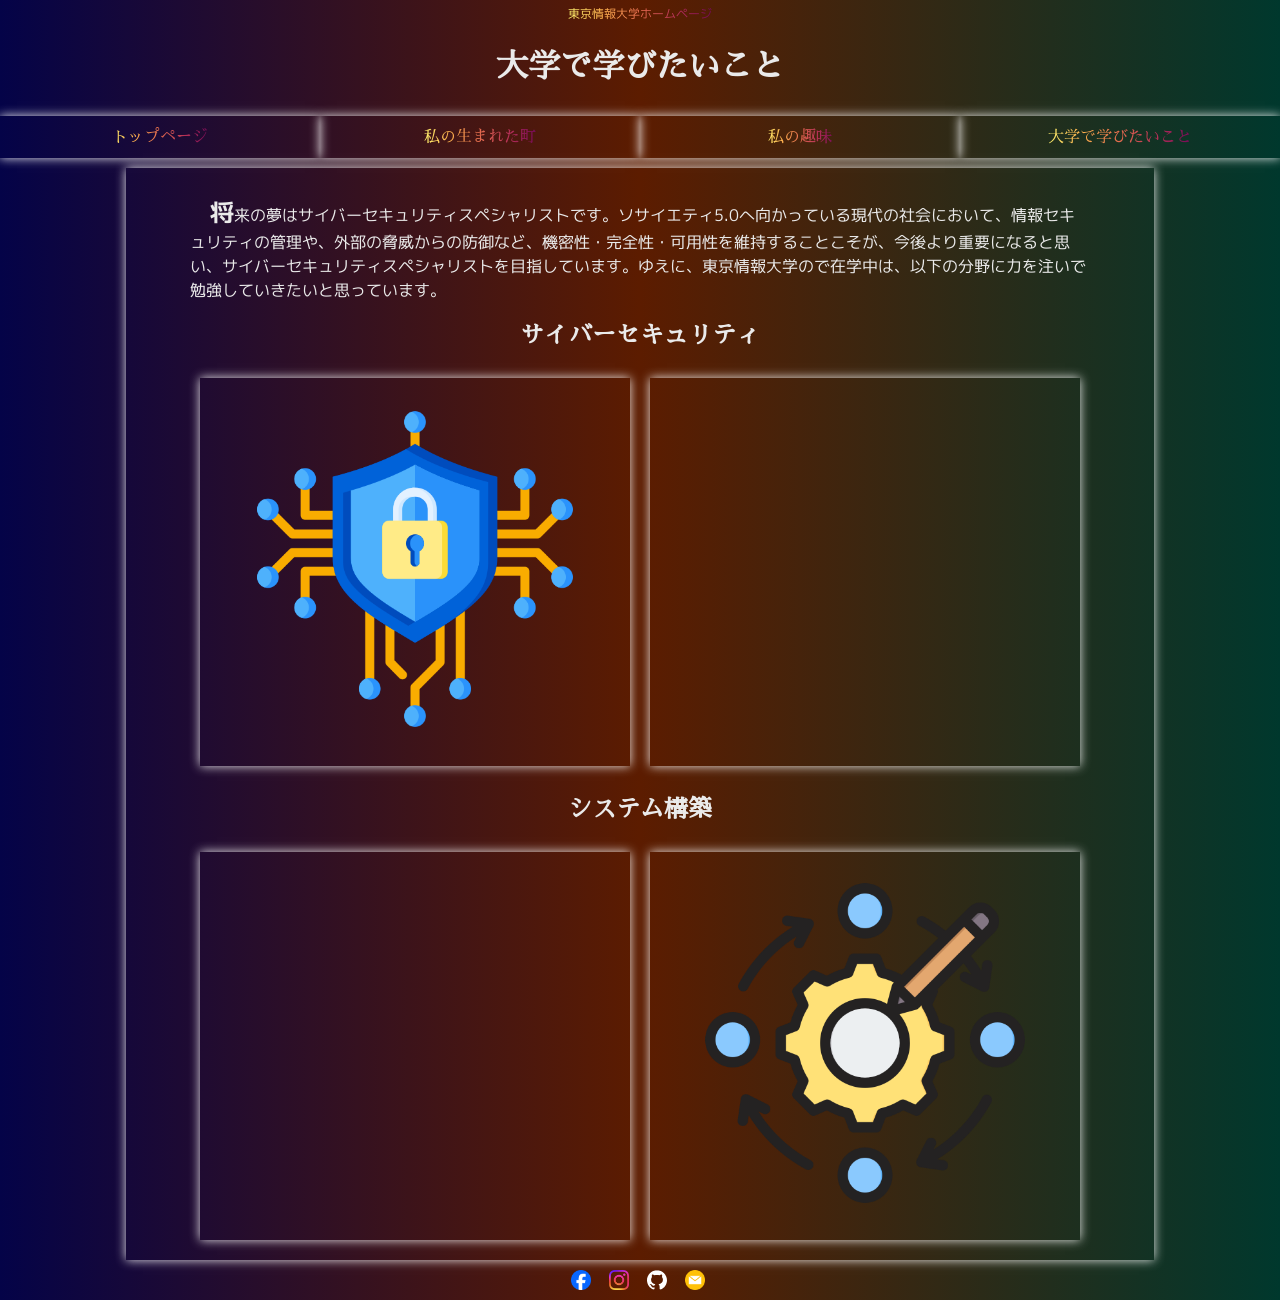
==== dream.html @ daae15d7 "Add text and format for dream html" ====
<!doctype html>
<html lang="ja">
  <head>
    <meta charset="utf-8" />
    <meta name="author" content="J26002 アウンミャットミン" />
    <meta name="description" content="アウンミャットミン｜大学で学びたいこと" />
    <meta name="viewport" content="width=device-width, initial-scale=1.0">
    <meta property="og:title" content="Aung Myat Min's Portfolio">
    <meta property="og:type" content="wesite">
    <meta property="og:url" content="https://amm1902.github.io/My-site/">
    <meta property="og:image" content="./image/profile-pic.jpg">
    <meta property="og:description" content="A simple website for My profile">
    <title>大学で学びたいこと</title>
    <link href="./style.css" rel="stylesheet" />
    <link href="https://fonts.googleapis.com/css?family=Sawarabi+Mincho" rel="stylesheet">
    <link href="https://fonts.googleapis.com/css?family=M+PLUS+1p" rel="stylesheet">
  </head>
  <body>
    <header>
      <p id="sch-lnk"><a href="https://www.tuis.ac.jp">東京情報大学ホームページ</a></p>
      <h1>大学で学びたいこと</h1>
    </header>
    <nav>
      <ul>
        <li><a href="./index.html">トップページ</a></li>
        <li><a href="./town.html">私の生まれた町</a></li>
        <li><a href="./hobby.html">私の趣味</a></li>
        <li><a href="./dream.html">大学で学びたいこと</a></li>
      </ul>
    </nav>
    <main>
      <p>将来の夢はサイバーセキュリティスペシャリストです。ソサイエティ5.0へ向かっている現代の社会において、情報セキュリティの管理や、外部の脅威からの防御など、機密性・完全性・可用性を維持することこそが、今後より重要になると思い、サイバーセキュリティスペシャリストを目指しています。ゆえに、東京情報大学ので在学中は、以下の分野に力を注いで勉強していきたいと思っています。
      </p>
      <section>
        <h2>サイバーセキュリティ</h2>
        <section class="flex-column-container">
          <article class="element studey-icon">
            <figure>
              <img src="./icon/cybersecurity.png" alt="Cybersecurity icon">
            </figure>
          </article>
          <article class="element"></article>
        </section>
      </section>
      <section>
        <h2>システム構築</h2>
        <section class="flex-column-container">
          <article class="element"></article>
          <article class="element study-icon">
            <figure><img src="./icon/system.png" alt="System design icon"></figure>
          </article>
        </section>
      </section>
    </main>
    <footer>
      <address>
        <a href="https://www.facebook.com/share/1B2FfYjLx8/">
          <img class="social-icon" src="./icon/Facebook_Logo_Primary.png" alt="Facebook" />
        </a>
        <a href="https://www.instagram.com/aungmyatmin7012?igsh=cG5weXA1OWZ1bGN5">
          <img class="social-icon" src="./icon/Instagram_Glyph_Gradient.png" alt="Instagram" />
        </a>
        <a href="https://github.com/AMM1902">
          <img class="social-icon" src="./icon/GitHub_Invertocat_White.svg" alt="Github" />
        </a>
        <a href="mailto:j26002am@edu.tuis.ac.jp">
          <img class="social-icon" src="./icon/email.png" alt="Email" />
        </a>
      </address>
    </footer>
  </body>
</html>
---- style.css ----
html, body{
    margin: 0;
    padding: 0;
    background: linear-gradient(to right , #040348, #5c1c00, #00382d);
    color: #eaeaea;
    font-family: 'M PLUS 1p', sans-serif;
}

main, .repo-intro {
    max-width: 900px;
    padding: 1ch 5% 1ch;
    margin: 0 auto;
    box-shadow: 0 0 10px rgba(255, 255, 255, 0.9);

}

h1, h2, #sch-lnk, address, nav{
    text-align: center;
}

h1, h2, h3, nav li{
    font-family: 'Gill Sans', 'Sawarabi Mincho', serif;
}

#sch-lnk{
    padding-top: 5px;
    padding-bottom: 5px;
    margin-top: 0;
    margin-bottom: 0;
    font-size: 12px;
}

nav li:has(a:hover), nav li:has(a:focus){
    background-image: linear-gradient(to right, #00382d, #040348);
}

a{
    text-decoration: none;
    background-image: linear-gradient(to right, #f9f871, #fbb04d, #e36a4e, #b12d56, #6a0458);
    color: transparent;
    background-clip: text;
    padding: 5px;
}

a:hover, a:focus{
    text-decoration: underline;
    background-image: linear-gradient(to left, #f9f871, #fbb04d, #e36a4e, #b12d56, #6a0458);
    color: transparent;
    background-clip: text;
}

nav{
    padding: 10px 0;
}

nav ul{
    list-style-type: none;
    padding-left: 0;
    margin: 0;
    height: 100%;
    display: flex;
    justify-content: center;
}

nav li{
    margin: 0;
    padding: 1% 5%;
    width:25%;
    max-height: 10%;
    box-shadow:0 0 10px rgba(255, 255, 255, 0.9);
}

main p{
    text-indent: 2ch;
    line-height: 1.5;
}

main p::first-letter{
    font-size: 150%;
    font-weight: bold;
}

.imp{
    font-weight: bold;
    color: red;
}

.flex-row-container{
    display: flex;
    flex-flow: column wrap;
}

.flex-column-container{
    display: flex;
    flex-flow: row wrap;
    /* justify-content: center; */
    /* align-items: center; */
}

.element{
    flex: 1;
    margin: 10px;
    padding: 10px;
    box-shadow: 0 0 10px rgba(255, 255, 255, 0.9);
    text-align: center;
}

.profile{
    flex: 2;
    padding: 10px 20px;
    align-content: center; 
}

#profile-table{
    width: 100%;
}

#profile-table td{
    padding: 15px 5px;
}

.profile-pic{
    flex: 1;
    box-shadow: none;
}

.profile-pic img{
    border-radius: 30px;
    max-height: 300px;
    box-shadow: 5px 5px 10px rgba(255, 255, 255, 0.9);

}

#mm-map img{
    max-height: 400px;
}

.element p:has(img){
    line-height: 1;
    text-indent: 0;
}

.town img{
    height: 100%;
    max-height: 200px;
    width: 100%;
    max-width: 200px;
    border-radius: 10px;
    aspect-ratio: 1/1;
}

.location img{
    max-height: 300px;
    border-radius: 0;
}

.location:first-child{
    flex: 2;
    justify-content: center;
    margin: auto 0;
}

.location:last-child{
    flex: 1;
}

img{
    max-width: 100%;
    height: auto;
}

.hobby p{
    text-indent: 0;
}

#music li{
    list-style-type: "\266B";
    padding-left: 1em;
    margin-bottom: 0.5em;
}

#reading li{
    list-style-type: "\1F4D6";
    padding-left: 1em;
    margin-bottom: 0.5em;
}

#music{
    background-image: url(./icon/musical-note.png);
    background-repeat: no-repeat;
    background-size: 30% 20%;
    background-position: right 25% top 15%;
}

#reading{
    background-image: url(./icon/read.png);
    background-repeat: no-repeat;
    background-size: 20% auto;
    background-position: right 5% top 15%;
}

.novel{
    min-height: 420px;
    max-height: 600px;
}

.cover img{
    max-height: 480px;
    min-height: 350px;
}

.cover p a{
    line-height: 1.5;
}

.cover{
    flex: 2;
}

.descript{
    flex: 3;
}

.photo-label, figcaption{
    font-size: 12px;
    font-weight: bold;
}

.photo-credit{
    font-size: 8px;
    line-height: 1;
    text-align: center;
    margin: 0;
    padding: 0;
}

#population{
    background-color: #fdf7ff;
    margin: 0 auto;
    width:100%;
    text-align: center;
}

#population th{
    background-color: #fffade;
    color:#040348;  
}

#population td{
    background-color: #988ab5;
}

.repo-intro{
    margin-top: 20px;
    margin-bottom: 10px;
}

.repo-intro .element{
    margin: 20px 0;
    border-radius: 30px;
}

.repo-text{
    flex: 4;
}

.repo-logo{
    flex: 1;
    padding: 5% 5%;
}

.repo-logo img{
    width: 90%;
    height: 90%;
}

address{
    font-size: 12px;
    padding: 10px 0;
}

.social-icon{
    width: 20px;
    height: 20px;
    vertical-align: middle;
    margin-right: 5px;
}
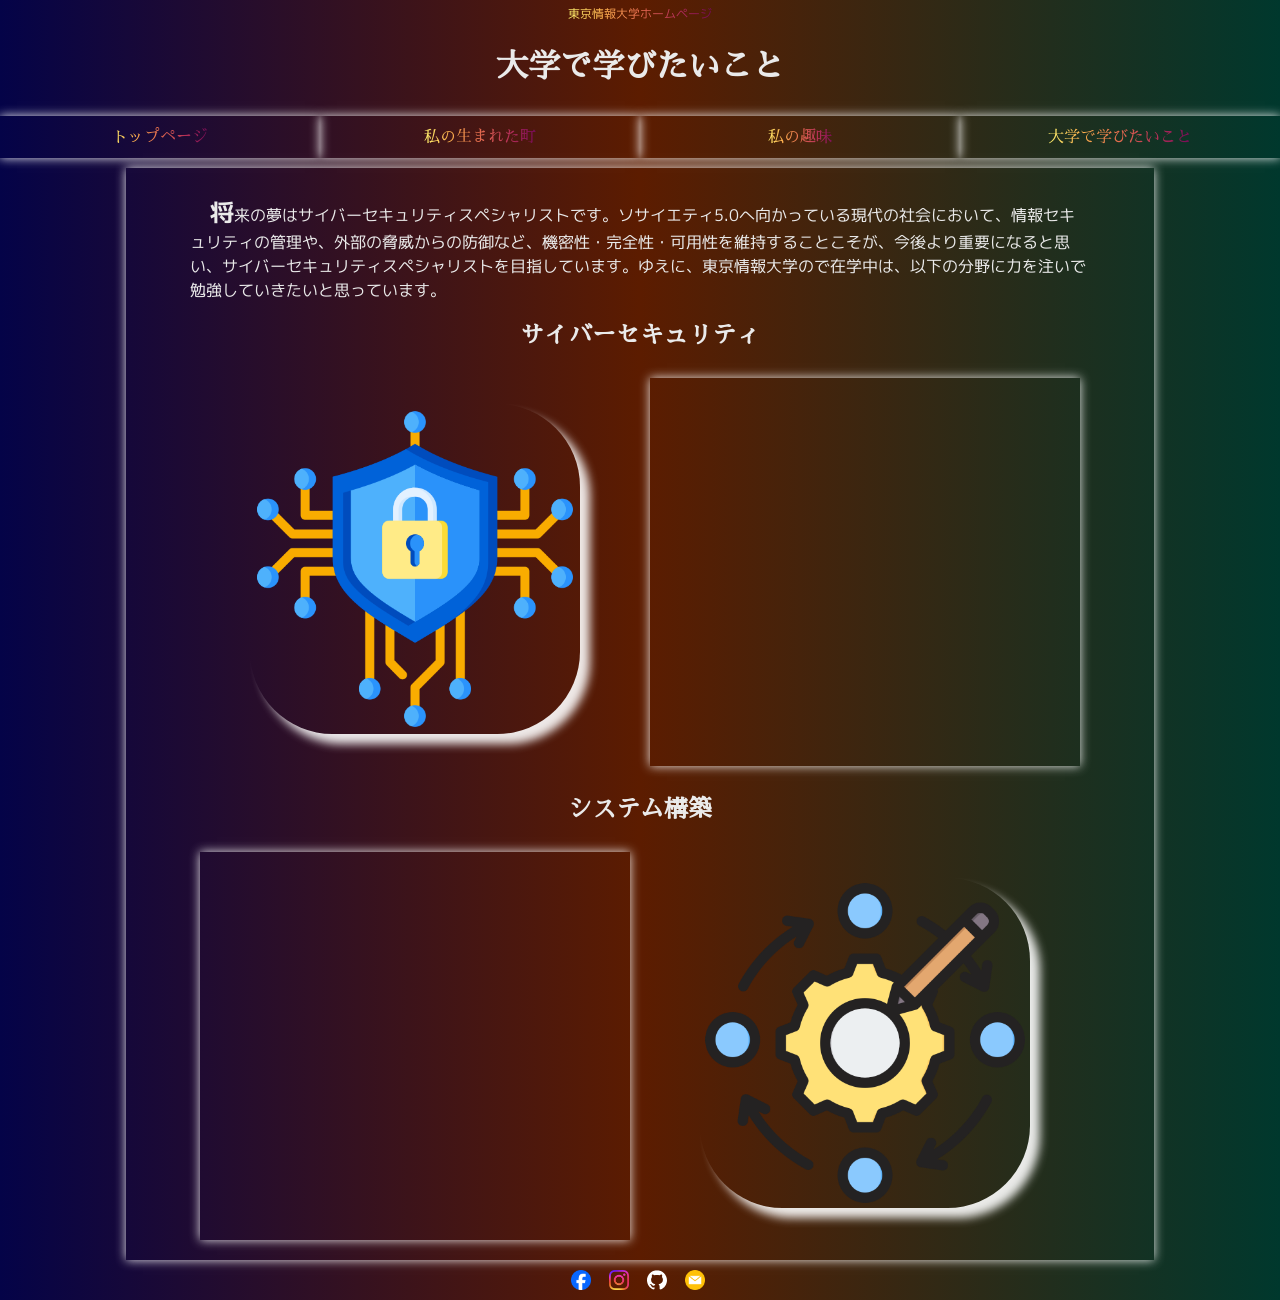
==== commit 3ffc0570: "Add style for dream html" ====
--- a/dream.html
+++ b/dream.html
@@ -34,7 +34,7 @@
       <section>
         <h2>サイバーセキュリティ</h2>
         <section class="flex-column-container">
-          <article class="element studey-icon">
+          <article class="element study-icon">
             <figure>
               <img src="./icon/cybersecurity.png" alt="Cybersecurity icon">
             </figure>
--- a/style.css
+++ b/style.css
@@ -221,6 +221,16 @@
     flex: 3;
 }
 
+.study-icon{
+    box-shadow: none;
+}
+
+.study-icon img{
+    background-color: transparent;
+    border-radius: 25%;
+    box-shadow: 10px 10px 10px rgba(255, 255, 255, 0.9);
+}
+
 .photo-label, figcaption{
     font-size: 12px;
     font-weight: bold;
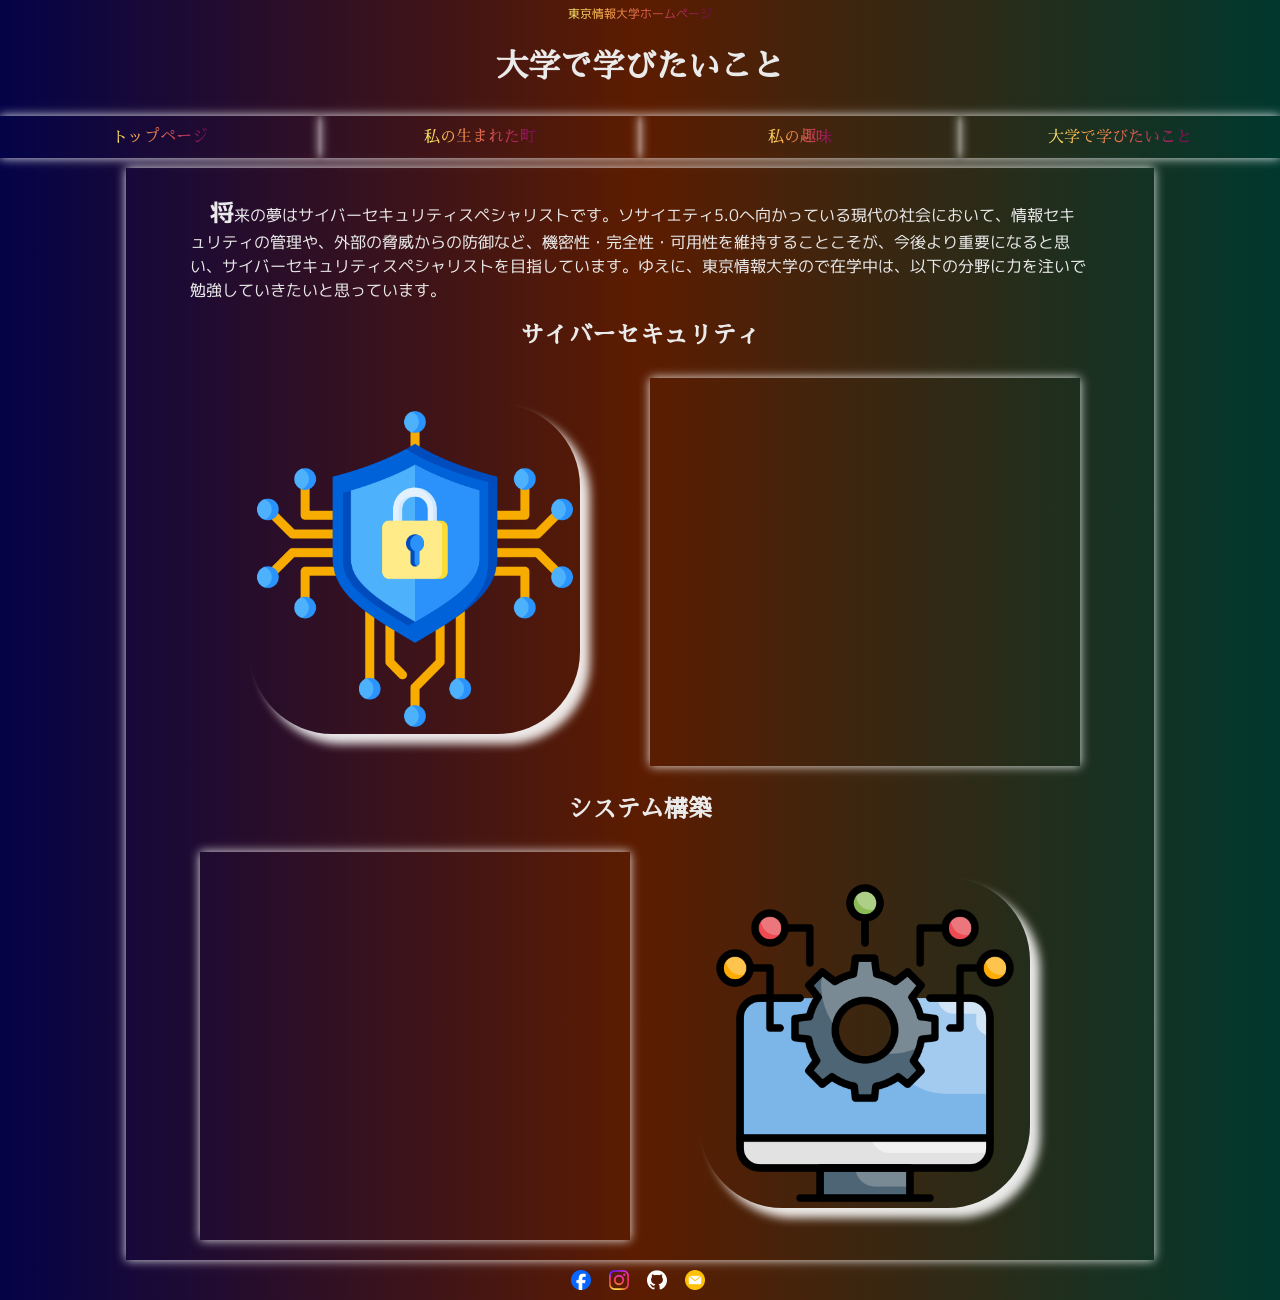
==== commit 1b0b9fab: "Replace system icon to system integration icon" ====
--- a/dream.html
+++ b/dream.html
@@ -47,7 +47,7 @@
         <section class="flex-column-container">
           <article class="element"></article>
           <article class="element study-icon">
-            <figure><img src="./icon/system.png" alt="System design icon"></figure>
+            <figure><img src="./icon/system-integration.png" alt="System design icon"></figure>
           </article>
         </section>
       </section>
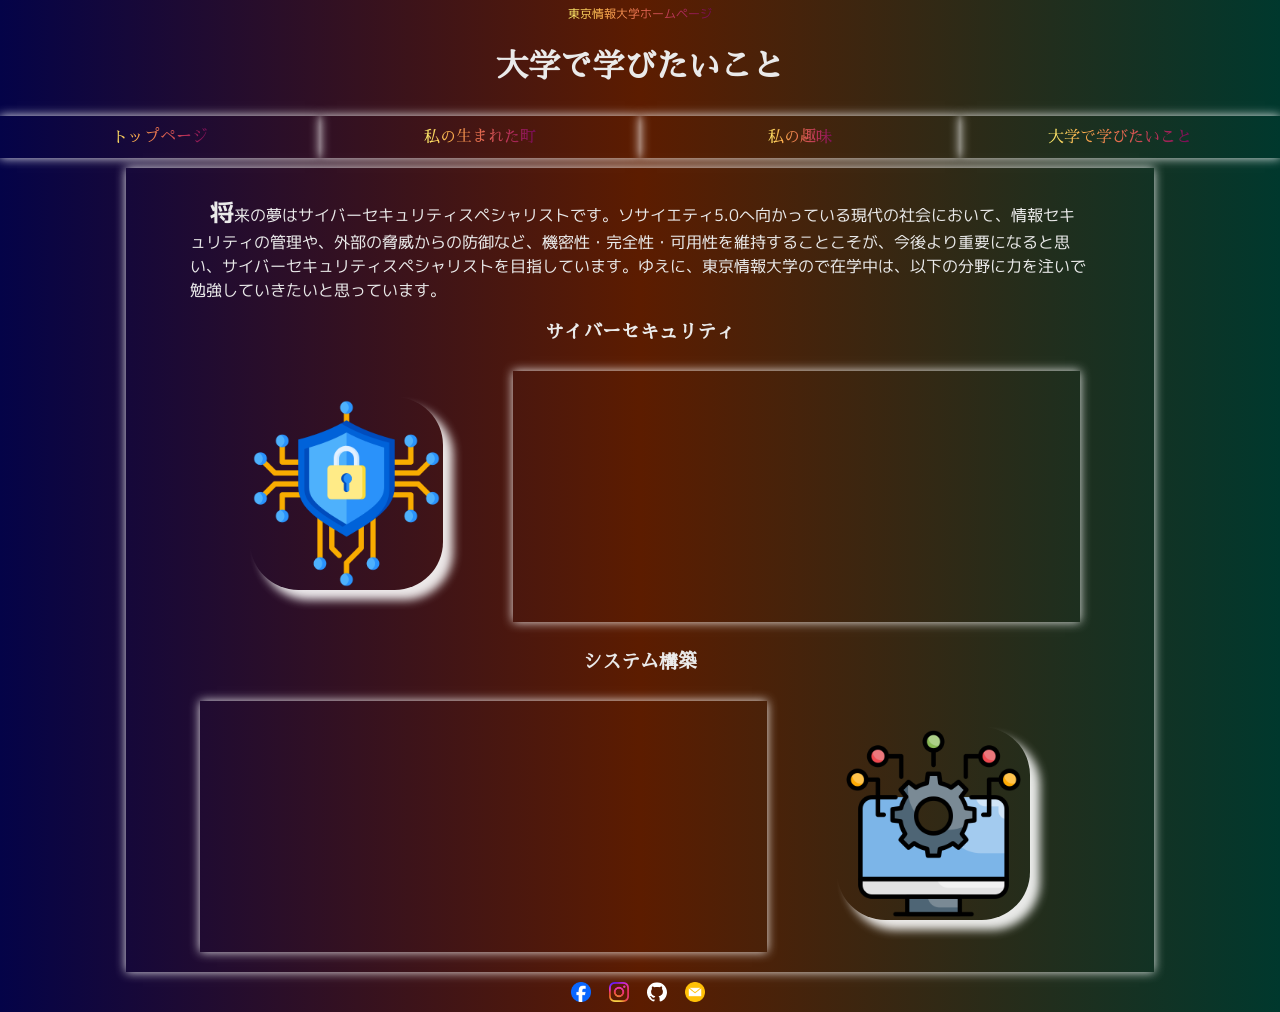
==== commit 95a4d7e3: "Add class name to study field description" ====
--- a/dream.html
+++ b/dream.html
@@ -32,20 +32,20 @@
       <p>将来の夢はサイバーセキュリティスペシャリストです。ソサイエティ5.0へ向かっている現代の社会において、情報セキュリティの管理や、外部の脅威からの防御など、機密性・完全性・可用性を維持することこそが、今後より重要になると思い、サイバーセキュリティスペシャリストを目指しています。ゆえに、東京情報大学ので在学中は、以下の分野に力を注いで勉強していきたいと思っています。
       </p>
       <section>
-        <h2>サイバーセキュリティ</h2>
+        <h3>サイバーセキュリティ</h3>
         <section class="flex-column-container">
           <article class="element study-icon">
             <figure>
               <img src="./icon/cybersecurity.png" alt="Cybersecurity icon">
             </figure>
           </article>
-          <article class="element"></article>
+          <article class="element study"></article>
         </section>
       </section>
       <section>
-        <h2>システム構築</h2>
+        <h3>システム構築</h3>
         <section class="flex-column-container">
-          <article class="element"></article>
+          <article class="element study"></article>
           <article class="element study-icon">
             <figure><img src="./icon/system-integration.png" alt="System design icon"></figure>
           </article>
--- a/style.css
+++ b/style.css
@@ -14,7 +14,7 @@
 
 }
 
-h1, h2, #sch-lnk, address, nav{
+h1, h2, h3, #sch-lnk, address, nav{
     text-align: center;
 }
 
@@ -221,7 +221,12 @@
     flex: 3;
 }
 
+.study{
+    flex: 2;
+}
+
 .study-icon{
+    flex: 1;
     box-shadow: none;
 }
 
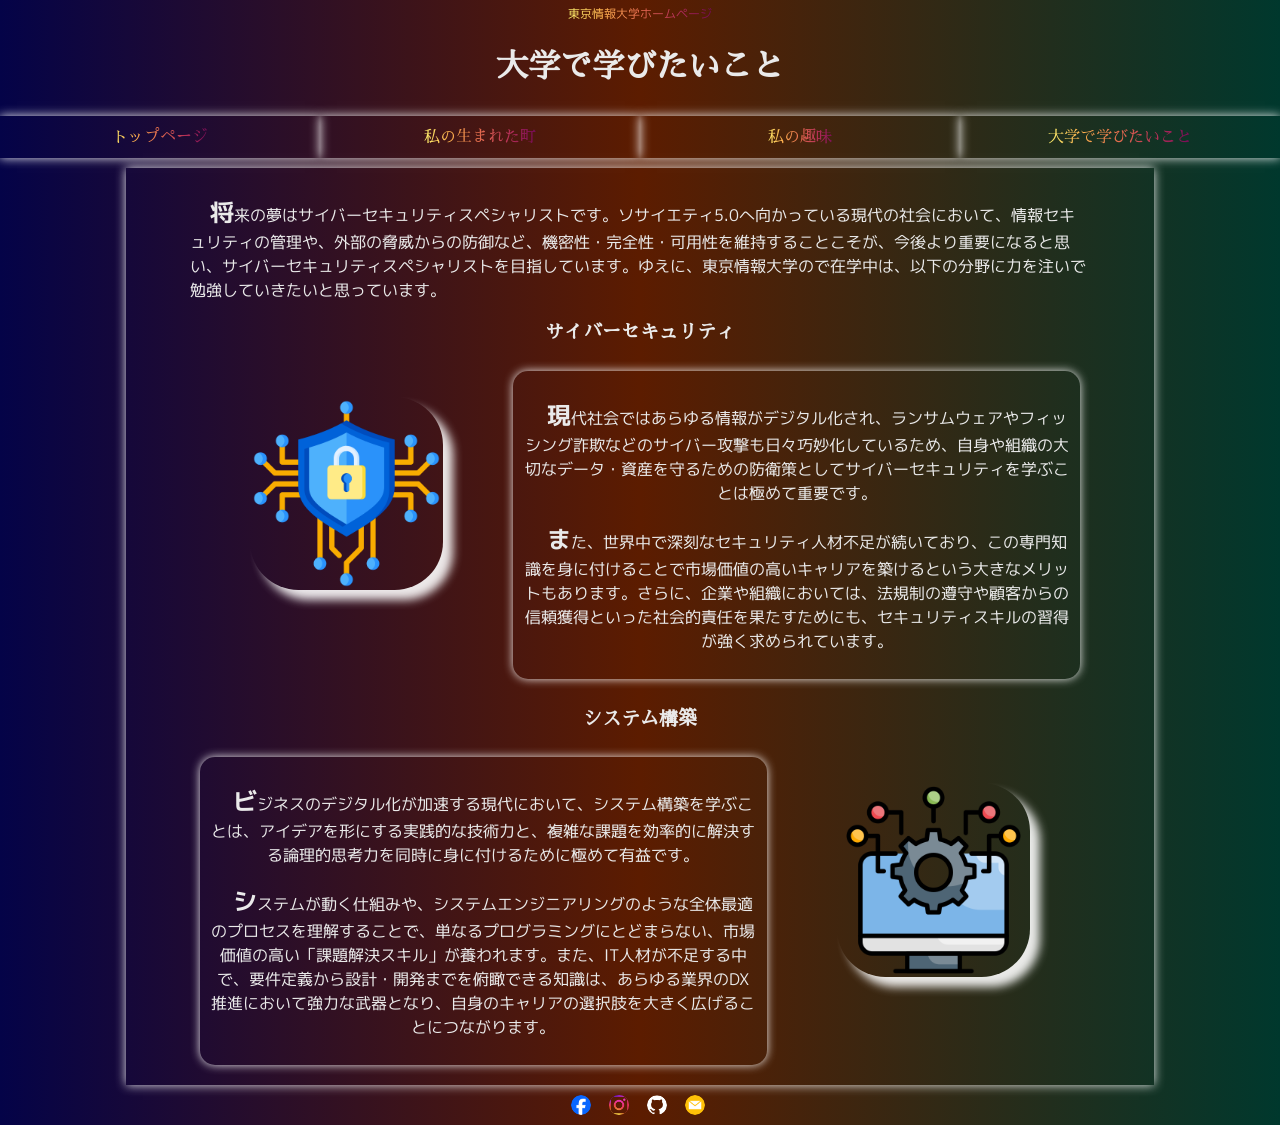
==== commit ab324d87: "Add text for study field" ====
--- a/dream.html
+++ b/dream.html
@@ -39,13 +39,27 @@
               <img src="./icon/cybersecurity.png" alt="Cybersecurity icon">
             </figure>
           </article>
-          <article class="element study"></article>
+          <article class="element study">
+            <p>
+              現代社会ではあらゆる情報がデジタル化され、ランサムウェアやフィッシング詐欺などのサイバー攻撃も日々巧妙化しているため、自身や組織の大切なデータ・資産を守るための防衛策としてサイバーセキュリティを学ぶことは極めて重要です。
+            </p>
+            <p>
+              また、世界中で深刻なセキュリティ人材不足が続いており、この専門知識を身に付けることで市場価値の高いキャリアを築けるという大きなメリットもあります。さらに、企業や組織においては、法規制の遵守や顧客からの信頼獲得といった社会的責任を果たすためにも、セキュリティスキルの習得が強く求められています。
+            </p>
+          </article>
         </section>
       </section>
       <section>
         <h3>システム構築</h3>
         <section class="flex-column-container">
-          <article class="element study"></article>
+          <article class="element study">
+            <p>
+              ビジネスのデジタル化が加速する現代において、システム構築を学ぶことは、アイデアを形にする実践的な技術力と、複雑な課題を効率的に解決する論理的思考力を同時に身に付けるために極めて有益です。
+            </p>
+            <p>
+              システムが動く仕組みや、システムエンジニアリングのような全体最適のプロセスを理解することで、単なるプログラミングにとどまらない、市場価値の高い「課題解決スキル」が養われます。また、IT人材が不足する中で、要件定義から設計・開発までを俯瞰できる知識は、あらゆる業界のDX推進において強力な武器となり、自身のキャリアの選択肢を大きく広げることにつながります。
+            </p>
+          </article>
           <article class="element study-icon">
             <figure><img src="./icon/system-integration.png" alt="System design icon"></figure>
           </article>
--- a/style.css
+++ b/style.css
@@ -103,6 +103,7 @@
     padding: 10px;
     box-shadow: 0 0 10px rgba(255, 255, 255, 0.9);
     text-align: center;
+    border-radius: 15px;
 }
 
 .profile{
@@ -250,19 +251,10 @@
 }
 
 #population{
-    background-color: #fdf7ff;
+    /*background-image: linear-gradient(to left bottom, #970d5c, #841664, #6e1e6a, #56246c, #3b276b, #2d3373, #1b3c78, #00457b, #005a88, #006f8e, #00828f, #32948e);*/
     margin: 0 auto;
     width:100%;
     text-align: center;
-}
-
-#population th{
-    background-color: #fffade;
-    color:#040348;  
-}
-
-#population td{
-    background-color: #988ab5;
 }
 
 .repo-intro{
@@ -298,5 +290,10 @@
     width: 20px;
     height: 20px;
     vertical-align: middle;
+    border-radius: 50%;
     margin-right: 5px;
+}
+
+.social-icon:hover{
+    box-shadow: 0 0 10px #dadadaaa;
 }
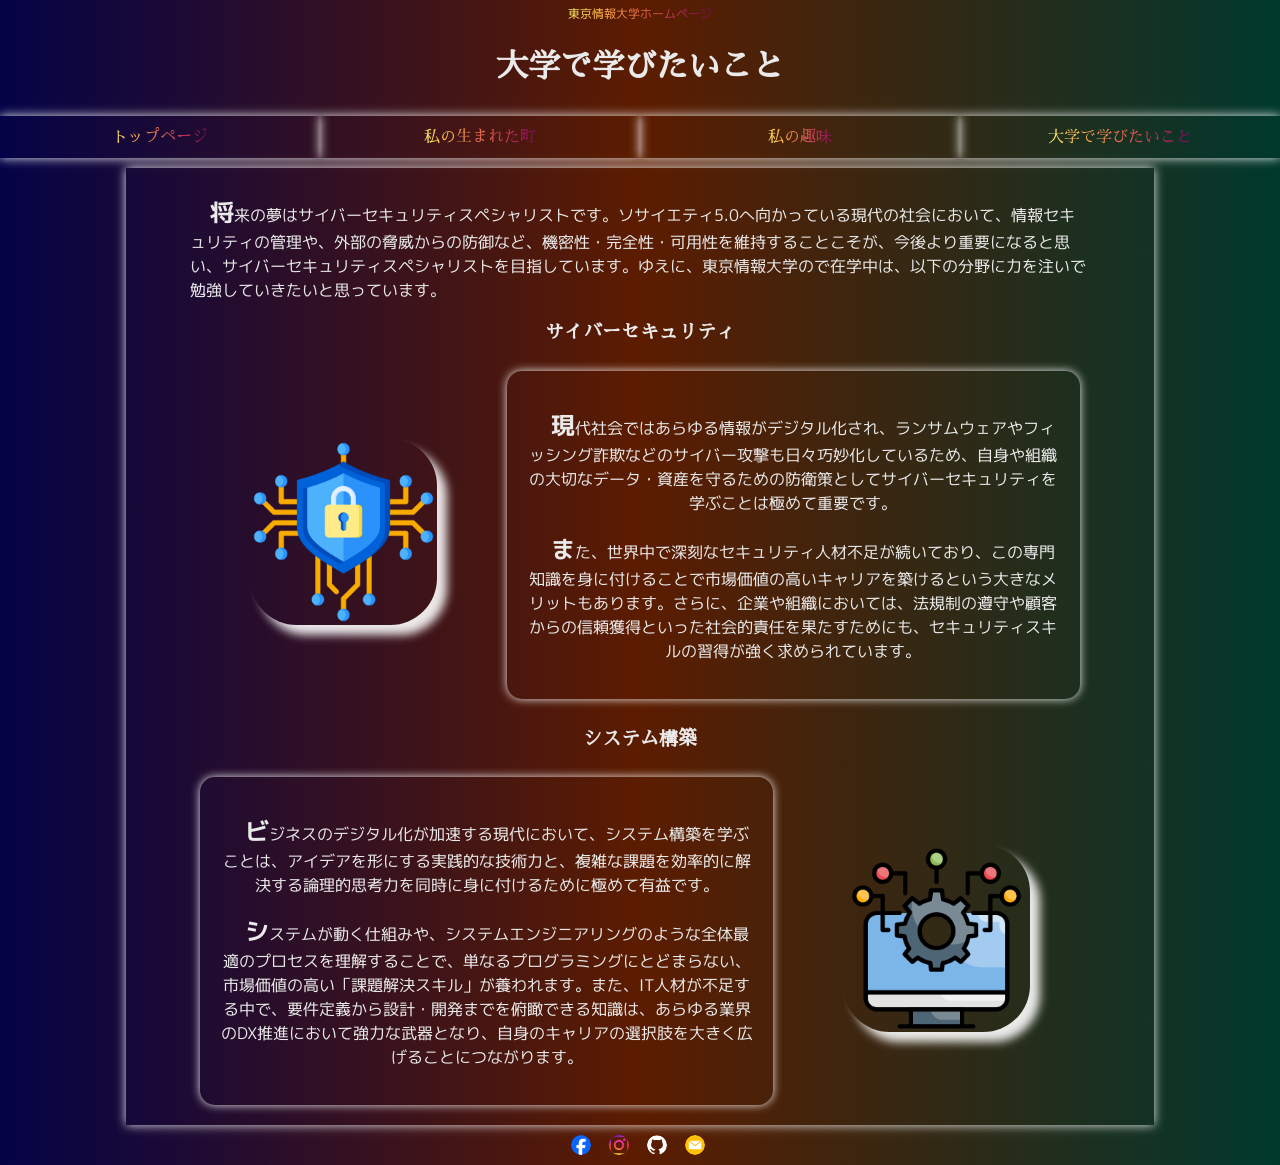
==== commit e046565f: "Adjust padding and align icons to center vertically" ====
--- a/dream.html
+++ b/dream.html
@@ -33,7 +33,7 @@
       </p>
       <section>
         <h3>サイバーセキュリティ</h3>
-        <section class="flex-column-container">
+        <section class="flex-column-container dream">
           <article class="element study-icon">
             <figure>
               <img src="./icon/cybersecurity.png" alt="Cybersecurity icon">
@@ -51,7 +51,7 @@
       </section>
       <section>
         <h3>システム構築</h3>
-        <section class="flex-column-container">
+        <section class="flex-column-container dream">
           <article class="element study">
             <p>
               ビジネスのデジタル化が加速する現代において、システム構築を学ぶことは、アイデアを形にする実践的な技術力と、複雑な課題を効率的に解決する論理的思考力を同時に身に付けるために極めて有益です。
--- a/style.css
+++ b/style.css
@@ -222,8 +222,13 @@
     flex: 3;
 }
 
+.dream{
+    align-items: center;
+}
+
 .study{
     flex: 2;
+    padding: 20px 20px;
 }
 
 .study-icon{
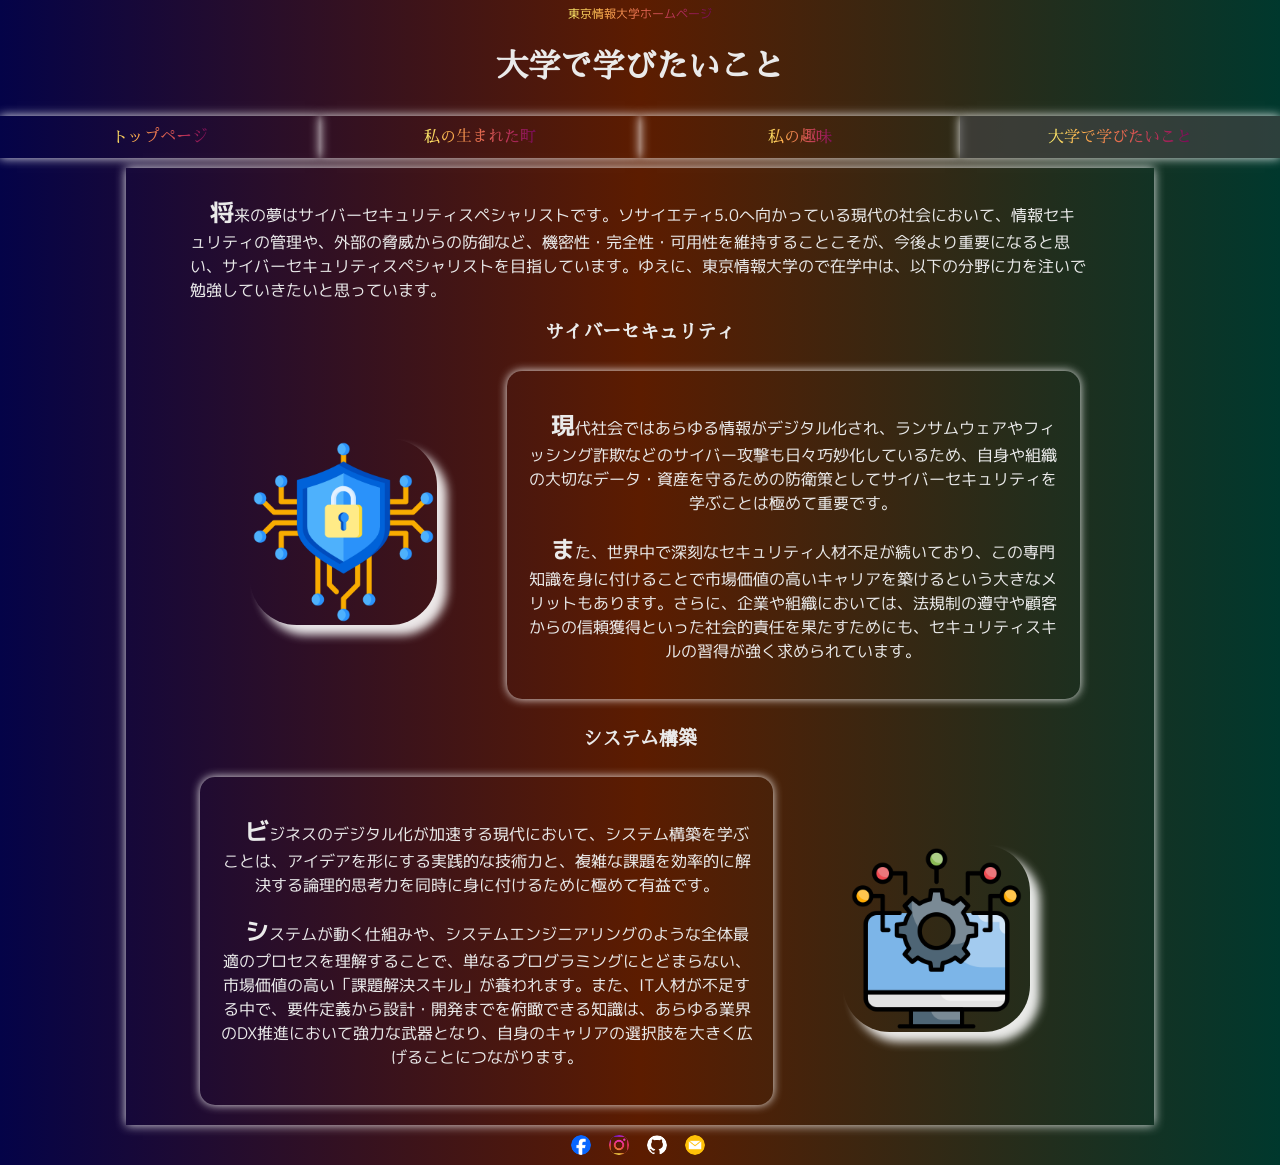
==== commit 46a8215e: "Add style for indication of current page in nav panel" ====
--- a/dream.html
+++ b/dream.html
@@ -25,7 +25,7 @@
         <li><a href="./index.html">トップページ</a></li>
         <li><a href="./town.html">私の生まれた町</a></li>
         <li><a href="./hobby.html">私の趣味</a></li>
-        <li><a href="./dream.html">大学で学びたいこと</a></li>
+        <li class="is-here"><a href="./dream.html">大学で学びたいこと</a></li>
       </ul>
     </nav>
     <main>
--- a/style.css
+++ b/style.css
@@ -47,6 +47,10 @@
     background-image: linear-gradient(to left, #f9f871, #fbb04d, #e36a4e, #b12d56, #6a0458);
     color: transparent;
     background-clip: text;
+}
+
+.is-here{
+    background-color: #444444aa;
 }
 
 nav{
@@ -129,11 +133,18 @@
     border-radius: 30px;
     max-height: 300px;
     box-shadow: 5px 5px 10px rgba(255, 255, 255, 0.9);
-
+}
+
+.element:has(#mm-map){
+    box-shadow: none;
 }
 
 #mm-map img{
     max-height: 400px;
+}
+
+.activity img{
+    max-width: 100px;
 }
 
 .element p:has(img){
@@ -193,6 +204,14 @@
     background-position: right 25% top 15%;
 }
 
+.element:has(iframe){
+    box-shadow: none;
+}
+
+iframe{
+    border-radius: 10px;
+}
+
 #reading{
     background-image: url(./icon/read.png);
     background-repeat: no-repeat;
@@ -202,16 +221,17 @@
 
 .novel{
     min-height: 420px;
-    max-height: 600px;
+    min-height: 600px;
 }
 
 .cover img{
     max-height: 480px;
     min-height: 350px;
-}
-
-.cover p a{
-    line-height: 1.5;
+    border-radius: 10px;
+}
+
+.cover p {
+    line-height: 2;
 }
 
 .cover{
@@ -220,6 +240,13 @@
 
 .descript{
     flex: 3;
+    padding: 20px;
+}
+
+.descript div{
+    height: 100%;
+    display: grid;
+    align-items: center;
 }
 
 .dream{
